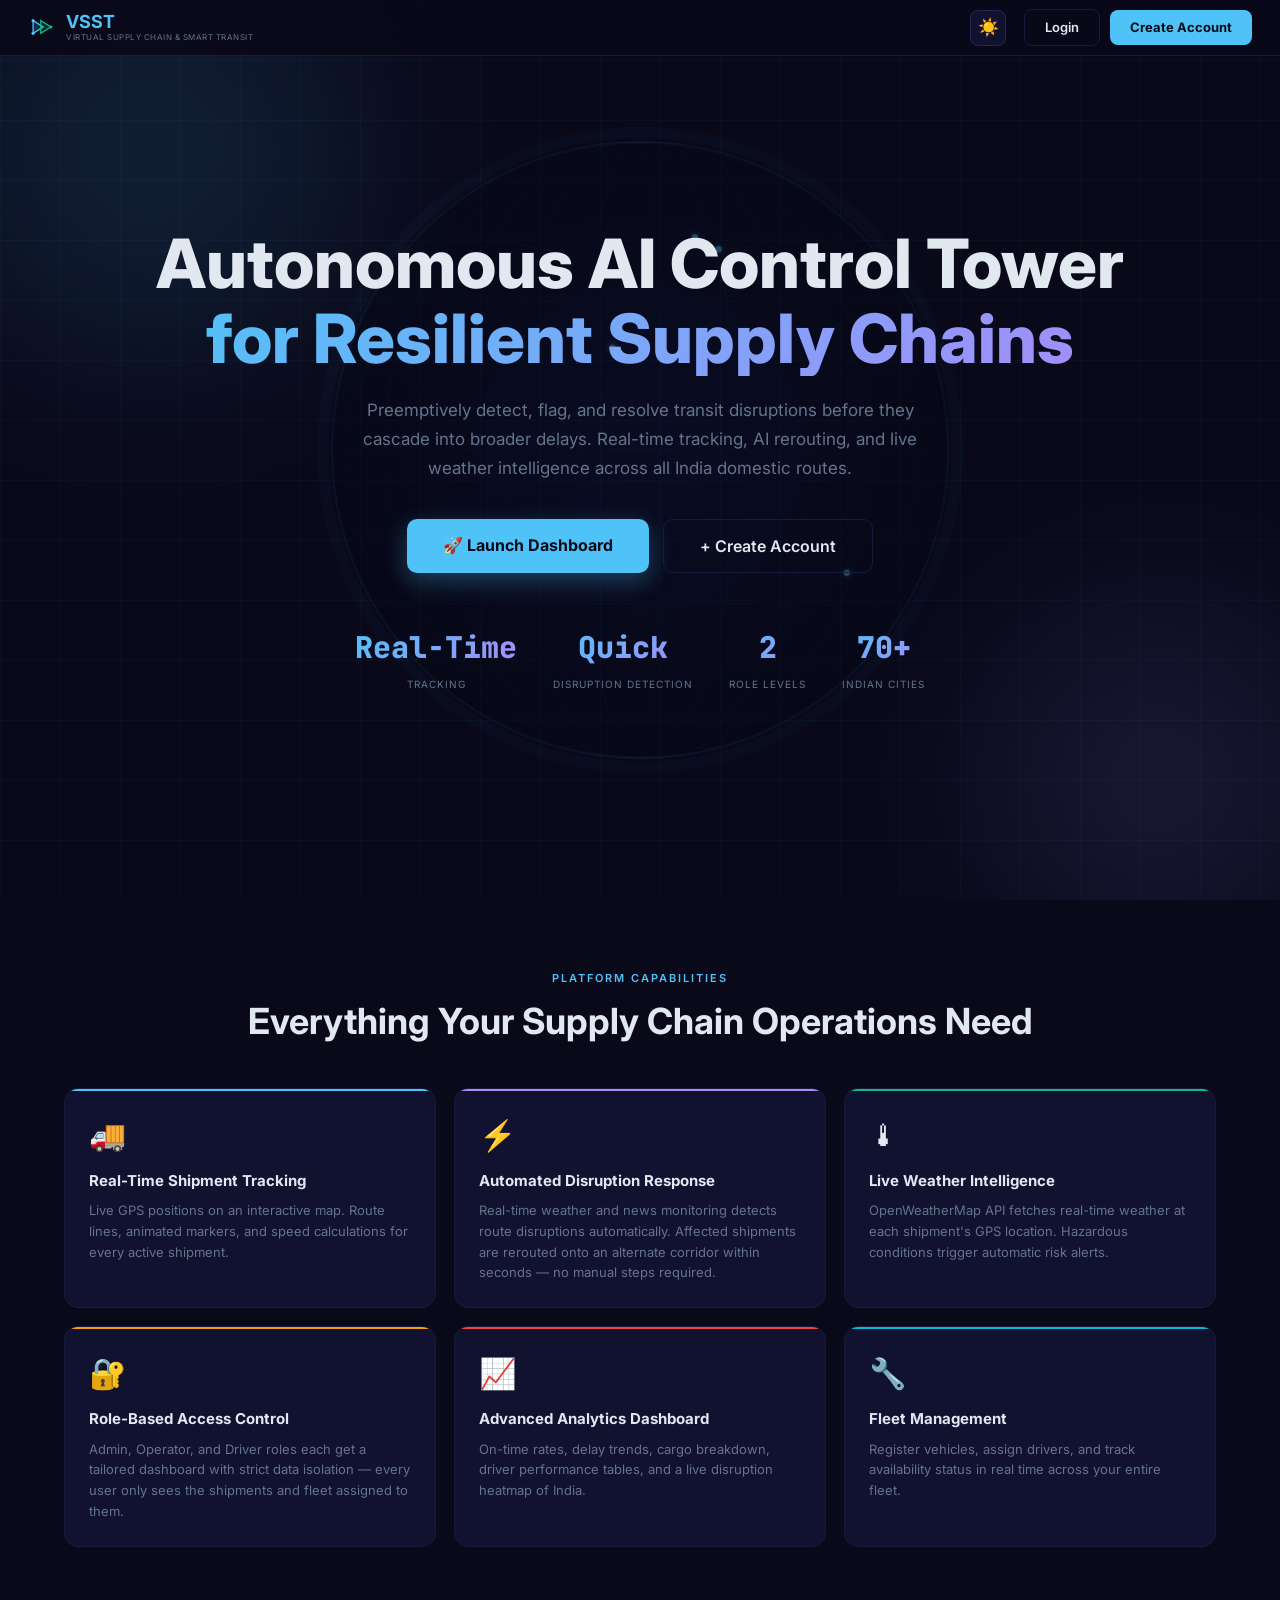
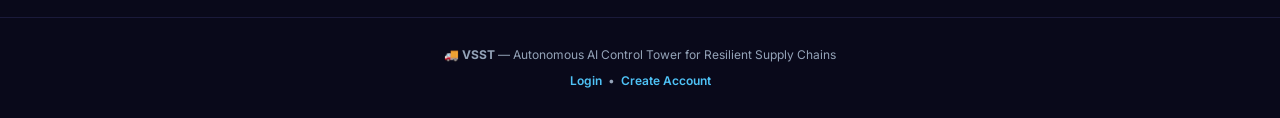
==== src/main/resources/static/welcome.html @ eb1900ae "Initial commit" ====
<!DOCTYPE html>
<html lang="en">
<head>
    <meta charset="UTF-8">
    <meta name="viewport" content="width=device-width, initial-scale=1.0, maximum-scale=1.0">
    <title>VSST | AI Control Tower</title>
    <link rel="preconnect" href="https://fonts.googleapis.com">
    <link rel="preconnect" href="https://fonts.gstatic.com" crossorigin>
    <link href="https://fonts.googleapis.com/css2?family=Inter:wght@300;400;500;600;700;800&family=JetBrains+Mono:wght@400;600&display=swap" rel="stylesheet">
    <link rel="stylesheet" href="css/app.css">
    <style>
        *, *::before, *::after { box-sizing: border-box; margin: 0; padding: 0; }

        :root {
            --bg:     #09091a; --card: #111130; --border: #1a1a3a;
            --blue:   #4fc3f7; --purple: #a78bfa; --green: #10b981;
            --text:   #e2e8f0; --muted: #64748b;
        }

        body.light-theme {
            --bg: #f0f4f8; --card: #ffffff; --border: #dde3ea;
            --blue: #0284c7; --purple: #7c3aed; --green: #059669;
            --text: #1a202c; --muted: #718096;
        }

        html, body { background: var(--bg); color: var(--text); font-family: 'Inter', sans-serif;
            overflow-x: hidden; transition: background 0.3s, color 0.3s; }

        /* NAV */
        nav {
            position: fixed; top: 0; left: 0; right: 0; height: 56px;
            background: rgba(9,9,26,0.92); backdrop-filter: blur(12px);
            border-bottom: 1px solid var(--border);
            display: flex; align-items: center; justify-content: space-between;
            padding: 0 28px; z-index: 100;
        }
        body.light-theme nav { background: rgba(240,244,248,0.95); }

        .nav-brand { display: flex; align-items: center; gap: 10px;
            text-decoration: none; }
        .nav-brand:hover { text-decoration: none; }

        .nav-actions { display: flex; gap: 10px; align-items: center; }

        .btn-nav {
            padding: 8px 20px; border-radius: 8px; font-size: 13px;
            font-weight: 600; cursor: pointer; text-decoration: none;
            font-family: inherit; transition: all 0.2s;
        }

        .btn-nav-outline {
            background: transparent; border: 1.5px solid var(--border);
            color: var(--text);
        }
        .btn-nav-outline:hover { border-color: var(--blue); color: var(--blue); text-decoration: none; }

        .btn-nav-primary {
            background: var(--blue); border: none; color: #09091a; font-weight: 700;
        }
        .btn-nav-primary:hover { opacity: 0.85; text-decoration: none; }

        /* HERO */
        .hero {
            min-height: 100vh; display: flex; flex-direction: column;
            align-items: center; justify-content: center;
            text-align: center; padding: 100px 24px 60px;
            position: relative; overflow: hidden;
        }

        .hero::before {
            content: ''; position: absolute; inset: 0;
            background-image: linear-gradient(rgba(79,195,247,0.03) 1px, transparent 1px),
            linear-gradient(90deg, rgba(79,195,247,0.03) 1px, transparent 1px);
            background-size: 60px 60px;
            animation: gridDrift 25s linear infinite;
        }
        @keyframes gridDrift { 0%{background-position:0 0} 100%{background-position:60px 60px} }

        .blob { position: absolute; border-radius: 50%; filter: blur(80px);
            pointer-events: none; opacity: 0.15; }
        .blob-1 { width:500px;height:500px; background:radial-gradient(circle,#4fc3f7,transparent);
            top:-100px;left:-100px; animation:blobFloat 8s ease-in-out infinite; }
        .blob-2 { width:400px;height:400px; background:radial-gradient(circle,#a78bfa,transparent);
            bottom:-80px;right:-80px; animation:blobFloat 10s ease-in-out infinite reverse; }
        @keyframes blobFloat { 0%,100%{transform:translate(0,0)} 50%{transform:translate(30px,20px)} }

        h1 {
            font-size: clamp(32px, 6vw, 68px); font-weight: 800;
            line-height: 1.1; margin-bottom: 20px; position: relative;
        }
        .h1-line1 { color: var(--text); display: block; }
        .h1-line2 {
            background: linear-gradient(135deg, var(--blue), var(--purple));
            -webkit-background-clip: text; -webkit-text-fill-color: transparent;
            background-clip: text; display: block;
        }

        .hero-sub {
            font-size: clamp(14px, 2vw, 17px); color: var(--muted);
            max-width: 560px; line-height: 1.7; margin-bottom: 36px; position: relative;
        }

        .hero-cta {
            display: flex; gap: 14px; flex-wrap: wrap;
            justify-content: center; margin-bottom: 52px; position: relative;
        }

        .btn-hero-primary {
            padding: 14px 36px; background: var(--blue); color: #09091a; border: none;
            border-radius: 10px; font-size: 16px; font-weight: 700; cursor: pointer;
            text-decoration: none; font-family: inherit; transition: all 0.2s;
            box-shadow: 0 8px 24px rgba(79,195,247,0.3);
        }
        .btn-hero-primary:hover { background:#81d4fa; box-shadow:0 12px 32px rgba(79,195,247,0.45);
            transform:translateY(-2px); text-decoration:none; }

        .btn-hero-outline {
            padding: 14px 36px; background: transparent; color: var(--text);
            border: 1.5px solid var(--border); border-radius: 10px;
            font-size: 16px; font-weight: 600; cursor: pointer;
            text-decoration: none; font-family: inherit; transition: all 0.2s;
        }
        .btn-hero-outline:hover { border-color:var(--blue); color:var(--blue); text-decoration:none; }

        .stats-strip {
            display: flex; gap: 36px; flex-wrap: wrap;
            justify-content: center; position: relative;
        }
        .stat-item { text-align: center; }
        .stat-num {
            font-size: 30px; font-weight: 800; font-family: 'JetBrains Mono', monospace;
            background: linear-gradient(135deg, var(--blue), var(--purple));
            -webkit-background-clip: text; -webkit-text-fill-color: transparent;
            background-clip: text; display: block;
        }
        .stat-lbl { font-size: 10px; color: var(--muted); text-transform: uppercase;
            letter-spacing: 1px; margin-top: 4px; }

        /* FEATURES */
        .section { padding: 70px 24px; max-width: 1200px; margin: 0 auto; }
        .section-label { text-align:center; font-size:11px; font-weight:600;
            color:var(--blue); text-transform:uppercase; letter-spacing:2px;
            margin-bottom:12px; }
        .section-title { text-align:center; font-size:clamp(22px,4vw,36px);
            font-weight:700; margin-bottom:44px; line-height:1.25; color:var(--text); }

        .features-grid { display: grid; grid-template-columns: repeat(3,1fr); gap: 18px; }

        .feature-card {
            background: var(--card); border: 1px solid var(--border);
            border-radius: 14px; padding: 24px; transition: all 0.25s;
            position: relative; overflow: hidden;
        }
        .feature-card::before {
            content:''; position:absolute; top:0;left:0;right:0;
            height:2px; border-radius:2px 2px 0 0;
        }
        .feature-card.c-blue::before   { background: var(--blue); }
        .feature-card.c-purple::before { background: var(--purple); }
        .feature-card.c-green::before  { background: var(--green); }
        .feature-card.c-yellow::before { background: #f59e0b; }
        .feature-card.c-red::before    { background: #ef4444; }
        .feature-card.c-teal::before   { background: #06b6d4; }

        .feature-card:hover {
            border-color: rgba(79,195,247,0.3);
            transform: translateY(-3px);
            box-shadow: 0 12px 32px rgba(0,0,0,0.2);
        }
        body.light-theme .feature-card:hover { box-shadow: 0 8px 24px rgba(0,0,0,0.1); }

        .feature-icon  { font-size: 30px; margin-bottom: 12px; }
        .feature-title { font-size: 15px; font-weight: 700; color: var(--text); margin-bottom: 8px; }
        .feature-desc  { font-size: 13px; color: var(--muted); line-height: 1.6; }

        /* TECH STACK */
        .tech-section {
            background: var(--card); border-top: 1px solid var(--border);
            border-bottom: 1px solid var(--border); padding: 56px 24px; text-align: center;
        }
        .tech-pills { display:flex; flex-wrap:wrap; justify-content:center; gap:9px; margin-top:26px; }
        .tech-pill {
            padding: 6px 16px;
            background: rgba(79,195,247,0.06); border: 1px solid rgba(79,195,247,0.15);
            border-radius: 20px; font-size: 12px; font-weight: 600; color: var(--blue);
            font-family: 'JetBrains Mono', monospace; transition: all 0.2s;
        }
        .tech-pill:hover { background: rgba(79,195,247,0.14); }

        /* FOOTER */
        footer {
            padding: 28px; text-align: center; color: var(--muted);
            font-size: 12px; border-top: 1px solid var(--border);
        }
        footer a { color: var(--blue); text-decoration: none; font-weight: 600; }
        footer a:hover { text-decoration: underline; }

        @media (max-width: 900px) { .features-grid { grid-template-columns:1fr 1fr; } }
        @media (max-width: 600px) {
            .features-grid { grid-template-columns:1fr; }
            nav { padding: 0 16px; }
            .hero { padding: 80px 16px 40px; }
            .stats-strip { gap: 22px; }
        }

        /* Globe background */
        .globe-bg {
            position: absolute;
            top: 50%;
            left: 50%;
            transform: translate(-50%, -50%);
            width: min(700px, 95vw);
            height: min(700px, 95vw);
            pointer-events: none;
            z-index: 0;
            opacity: 0.38;
        }

        .globe-bg canvas {
            width: 100%;
            height: 100%;
        }

        /* Ensure all hero content is above globe */
        .hero > *:not(.blob-1):not(.blob-2):not(.globe-bg) {
            position: relative;
            z-index: 2;
        }

    </style>
</head>
<body>

<nav>
    <a href="/welcome.html" class="nav-brand">
        <svg width="28" height="28" viewBox="0 0 44 44" fill="none">
            <path d="M8 12 L24 22 L8 32 Z" fill="rgba(79,195,247,0.2)" stroke="#4fc3f7" stroke-width="2"/>
            <path d="M20 12 L36 22 L20 32 Z" fill="rgba(16,185,129,0.2)" stroke="#10b981" stroke-width="2"/>
            <circle cx="8" cy="12" r="2.5" fill="#4fc3f7"/>
            <circle cx="8" cy="32" r="2.5" fill="#4fc3f7"/>
            <circle cx="36" cy="22" r="2.5" fill="#10b981"/>
        </svg>
        <div style="display: flex; flex-direction: column;">
            <span style="font-size: 18px; font-weight: 700; color: var(--blue); line-height: 1.1;">VSST</span>
            <span style="font-size: 8px; color: var(--muted); text-transform: uppercase; letter-spacing: 0.5px;">Virtual Supply chain & Smart Transit</span>
        </div>
    </a>
    <div class="nav-actions">
        <a href="/login.html"    class="btn-nav btn-nav-outline">Login</a>
        <a href="/register.html" class="btn-nav btn-nav-primary">Create Account</a>
    </div>
</nav>

<section class="hero">
    <div class="blob blob-1"></div>
    <div class="blob blob-2"></div>

    <div class="globe-bg" aria-hidden="true">
        <canvas id="globeCanvas"></canvas>
    </div>

    <h1>
        <span class="h1-line1">Autonomous AI Control Tower</span>
        <span class="h1-line2">for Resilient Supply Chains</span>
    </h1>
    <p class="hero-sub">
        Preemptively detect, flag, and resolve transit disruptions before they cascade
        into broader delays. Real-time tracking, AI rerouting, and live weather intelligence
        across all India domestic routes.
    </p>
    <div class="hero-cta">
        <a href="/login.html"    class="btn-hero-primary">&#128640; Launch Dashboard</a>
        <a href="/register.html" class="btn-hero-outline">&#43; Create Account</a>
    </div>
    <div class="stats-strip">
        <div class="stat-item"><span class="stat-num">Real&#8209;Time</span><span class="stat-lbl">Tracking</span></div>
        <div class="stat-item"><span class="stat-num">Quick</span><span class="stat-lbl">Disruption Detection</span></div>
        <div class="stat-item"><span class="stat-num">2</span><span class="stat-lbl">Role Levels</span></div>
        <div class="stat-item"><span class="stat-num">70+</span><span class="stat-lbl">Indian Cities</span></div>
    </div>
</section>

<section class="section">
    <div class="section-label">Platform Capabilities</div>
    <h2 class="section-title">Everything Your Supply Chain Operations Need</h2>
    <div class="features-grid">
        <div class="feature-card c-blue">
            <div class="feature-icon">&#128666;</div>
            <div class="feature-title">Real-Time Shipment Tracking</div>
            <div class="feature-desc">Live GPS positions on an interactive map. Route lines, animated markers, and speed calculations for every active shipment.</div>
        </div>
        <div class="feature-card c-purple">
            <div class="feature-icon">&#9889;</div>
            <div class="feature-title">Automated Disruption Response</div>
            <div class="feature-desc">Real-time weather and news monitoring detects route disruptions automatically. Affected shipments are rerouted onto an alternate corridor within seconds — no manual steps required.</div>
        </div>
        <div class="feature-card c-green">
            <div class="feature-icon">&#127777;</div>
            <div class="feature-title">Live Weather Intelligence</div>
            <div class="feature-desc">OpenWeatherMap API fetches real-time weather at each shipment's GPS location. Hazardous conditions trigger automatic risk alerts.</div>
        </div>
        <div class="feature-card c-yellow">
            <div class="feature-icon">&#128272;</div>
            <div class="feature-title">Role-Based Access Control</div>
            <div class="feature-desc">Admin, Operator, and Driver roles each get a tailored dashboard with strict data isolation — every user only sees the shipments and fleet assigned to them.</div>
        </div>
        <div class="feature-card c-red">
            <div class="feature-icon">&#128200;</div>
            <div class="feature-title">Advanced Analytics Dashboard</div>
            <div class="feature-desc">On-time rates, delay trends, cargo breakdown, driver performance tables, and a live disruption heatmap of India.</div>
        </div>
        <div class="feature-card c-teal">
            <div class="feature-icon">&#128295;</div>
            <div class="feature-title">Fleet Management</div>
            <div class="feature-desc">Register vehicles, assign drivers, and track availability status in real time across your entire fleet.</div>
        </div>
    </div>
</section>

<footer>
    <p>&#128666; <strong>VSST</strong> — Autonomous AI Control Tower for Resilient Supply Chains</p>
    <p style="margin-top:8px;"><a href="/login.html">Login</a> &nbsp;&bull;&nbsp; <a href="/register.html">Create Account</a></p>
</footer>

<script>
    (function startGlobe() {
        var canvas = document.getElementById('globeCanvas');
        if (!canvas) {
            // Retry in case DOM not ready
            setTimeout(startGlobe, 200);
            return;
        }

        var ctx  = canvas.getContext('2d');
        var SIZE = 600;
        canvas.width  = SIZE;
        canvas.height = SIZE;

        var CX = SIZE / 2, CY = SIZE / 2, R = SIZE * 0.44;
        var rotY = 0;

        // City coordinates [lat, lng]
        var cities = [
            [28.6, 77.2], [19.1, 72.9], [13.0, 77.6], [22.6, 88.4],
            [13.1, 80.3], [17.4, 78.5], [23.0, 72.6], [26.9, 75.8],
            [51.5, -0.1], [48.9, 2.4], [40.7, -74.0], [35.7, 139.7],
            [31.2, 121.5], [-33.9, 151.2], [55.8, 37.6], [25.2, 55.3],
            [1.3, 103.8], [37.6, 127.0], [-23.5, -46.6], [30.0, 31.2],
            [6.5, 3.4], [-26.2, 28.1], [19.4, -99.1], [43.7, -79.4]
        ];

        // Convert lat/lng to unit sphere 3D
        function toSphere(lat, lng) {
            var phi   = (90 - lat)  * Math.PI / 180;
            var theta = (lng + 180) * Math.PI / 180;
            return {
                x: -Math.sin(phi) * Math.cos(theta),
                y:  Math.cos(phi),
                z:  Math.sin(phi) * Math.sin(theta)
            };
        }

        // Rotate around Y axis only (slow spin)
        function rotate(p) {
            var x1 = p.x * Math.cos(rotY) + p.z * Math.sin(rotY);
            var z1 = -p.x * Math.sin(rotY) + p.z * Math.cos(rotY);
            return { x: x1, y: p.y, z: z1 };
        }

        function project(p) {
            var rp = rotate(p);
            return { x: CX + rp.x * R, y: CY - rp.y * R, z: rp.z };
        }

        var nodes = cities.map(function (c) { return toSphere(c[0], c[1]); });

        // Build edges (connect nearby cities)
        var edges = [];
        for (var i = 0; i < nodes.length; i++) {
            for (var j = i + 1; j < nodes.length; j++) {
                if (Math.random() < 0.2) edges.push([i, j]);
            }
        }

        // Animated data packets
        var packets = [];
        edges.forEach(function (e) {
            if (Math.random() < 0.55) {
                packets.push({
                    edge:  e,
                    t:     Math.random(),
                    speed: 0.004 + Math.random() * 0.005,
                    color: Math.random() < 0.5 ? '#f59e0b' : '#4fc3f7'
                });
            }
        });

        function draw() {
            ctx.clearRect(0, 0, SIZE, SIZE);

            // Background glow
            var grd = ctx.createRadialGradient(CX, CY, R * 0.1, CX, CY, R);
            grd.addColorStop(0, 'rgba(10,20,50,0.85)');
            grd.addColorStop(1, 'rgba(5,8,20,0.95)');
            ctx.beginPath();
            ctx.arc(CX, CY, R, 0, Math.PI * 2);
            ctx.fillStyle = grd;
            ctx.fill();

            // Grid lines (latitude)
            for (var lat = -75; lat <= 75; lat += 15) {
                ctx.beginPath();
                var first = true;
                for (var lng = -180; lng <= 180; lng += 4) {
                    var p3  = toSphere(lat, lng);
                    var rp  = rotate(p3);
                    if (rp.z > -0.05) {
                        var sx = CX + rp.x * R, sy = CY - rp.y * R;
                        if (first) { ctx.moveTo(sx, sy); first = false; }
                        else        ctx.lineTo(sx, sy);
                    } else { first = true; }
                }
                ctx.strokeStyle = 'rgba(79,195,247,0.07)';
                ctx.lineWidth   = 0.6;
                ctx.stroke();
            }

            // Grid lines (longitude)
            for (var lng2 = -180; lng2 < 180; lng2 += 15) {
                ctx.beginPath();
                first = true;
                for (var lat2 = -90; lat2 <= 90; lat2 += 4) {
                    var p3b = toSphere(lat2, lng2);
                    var rpb = rotate(p3b);
                    if (rpb.z > -0.05) {
                        var sx2 = CX + rpb.x * R, sy2 = CY - rpb.y * R;
                        if (first) { ctx.moveTo(sx2, sy2); first = false; }
                        else        ctx.lineTo(sx2, sy2);
                    } else { first = true; }
                }
                ctx.strokeStyle = 'rgba(79,195,247,0.07)';
                ctx.lineWidth   = 0.6;
                ctx.stroke();
            }

            // Route edges
            edges.forEach(function (e) {
                var a = project(nodes[e[0]]);
                var b = project(nodes[e[1]]);
                if (a.z > 0.05 && b.z > 0.05) {
                    ctx.beginPath();
                    ctx.moveTo(a.x, a.y);
                    ctx.lineTo(b.x, b.y);
                    ctx.strokeStyle = 'rgba(79,195,247,0.12)';
                    ctx.lineWidth   = 0.8;
                    ctx.stroke();
                }
            });

            // City nodes
            nodes.forEach(function (n) {
                var p    = project(n);
                var fade = Math.max(0, p.z);
                if (p.z > 0) {
                    // Outer glow
                    ctx.beginPath();
                    ctx.arc(p.x, p.y, 6, 0, Math.PI * 2);
                    ctx.fillStyle = 'rgba(79,195,247,' + (fade * 0.1) + ')';
                    ctx.fill();
                    // Dot
                    ctx.beginPath();
                    ctx.arc(p.x, p.y, 2.8, 0, Math.PI * 2);
                    ctx.fillStyle = 'rgba(79,195,247,' + Math.min(0.9, fade + 0.3) + ')';
                    ctx.fill();
                }
            });

            // Travelling packets
            packets.forEach(function (pkt) {
                pkt.t += pkt.speed;
                if (pkt.t > 1) pkt.t = 0;

                var a = project(nodes[pkt.edge[0]]);
                var b = project(nodes[pkt.edge[1]]);
                if (a.z > 0.05 && b.z > 0.05) {
                    var px = a.x + (b.x - a.x) * pkt.t;
                    var py = a.y + (b.y - a.y) * pkt.t;
                    // Trail
                    ctx.beginPath();
                    ctx.arc(px, py, 4, 0, Math.PI * 2);
                    ctx.fillStyle = pkt.color.replace(')', ',0.15)').replace('rgb', 'rgba');
                    ctx.fill();
                    // Core dot
                    ctx.beginPath();
                    ctx.arc(px, py, 2, 0, Math.PI * 2);
                    ctx.fillStyle = pkt.color;
                    ctx.fill();
                }
            });

            // Globe outline
            ctx.beginPath();
            ctx.arc(CX, CY, R, 0, Math.PI * 2);
            ctx.strokeStyle = 'rgba(79,195,247,0.18)';
            ctx.lineWidth   = 1.2;
            ctx.stroke();

            // Atmosphere glow
            ctx.beginPath();
            ctx.arc(CX, CY, R + 8, 0, Math.PI * 2);
            ctx.strokeStyle = 'rgba(79,195,247,0.06)';
            ctx.lineWidth   = 10;
            ctx.stroke();

            rotY += 0.004;
            requestAnimationFrame(draw);
        }

        draw();
    })();
</script>

<script src="js/theme.js"></script>
</body>
</html>
---- src/main/resources/static/css/app.css ----
/* ==== GLOBAL STYLES (style.css) ==== */
/* LogiPulse / VSST — style.css — Dark theme (default) + Light theme + Responsive */

/* ---- Google Fonts ---- */
@import url('https://fonts.googleapis.com/css2?family=Inter:wght@300;400;500;600;700&family=JetBrains+Mono:wght@400;600&display=swap');

/* DARK THEME (default CSS variables) */
:root, html {
    --bg-primary:       #09091a;
    --bg-secondary:     #0d0d26;
    --bg-card:          #111130;
    --bg-card-hover:    #141442;
    --border-dim:       #1a1a3a;
    --border-normal:    #252550;
    --text-primary:     #e2e8f0;
    --text-secondary:   #94a3b8;
    --text-muted:       #475569;
    --accent-blue:      #4fc3f7;
    --status-transit:   #4fc3f7;
    --status-delayed:   #ef4444;
    --status-rerouted:  #a78bfa;
    --status-delivered: #10b981;
    --shadow-lg:        0 24px 64px rgba(0,0,0,0.6);
    --shadow-md:        0 8px 24px rgba(0,0,0,0.4);
    --radius-sm:        6px;
    --radius-md:        10px;
    --radius-lg:        14px;
    --transition:       all 0.2s ease;
    --font-main:        'Inter', sans-serif;
    --font-mono:        'JetBrains Mono', monospace;
}

/* LIGHT THEME overrides */
body.light-theme,
html.light-theme {
    --bg-primary:       #f0f4f8;
    --bg-secondary:     #e2e8f0;
    --bg-card:          #ffffff;
    --bg-card-hover:    #f8fafc;
    --border-dim:       #dde3ea;
    --border-normal:    #b0bec5;
    --text-primary:     #1a202c;
    --text-secondary:   #4a5568;
    --text-muted:       #718096;
    --accent-blue:      #0284c7;
    --status-transit:   #0284c7;
    --status-delayed:   #dc2626;
    --status-rerouted:  #7c3aed;
    --status-delivered: #059669;
    --shadow-lg:        0 24px 64px rgba(0,0,0,0.12);
    --shadow-md:        0 8px 24px rgba(0,0,0,0.08);
}

/* GLOBAL RESET */
*, *::before, *::after {
    box-sizing: border-box;
    margin: 0;
    padding: 0;
}

html {
    font-size: 16px;
    scroll-behavior: smooth;
}

body {
    font-family: var(--font-main);
    background: var(--bg-primary);
    color: var(--text-primary);
    min-height: 100vh;
    line-height: 1.5;
    transition: background 0.3s ease, color 0.3s ease;
    overflow: hidden;
}

/* TYPOGRAPHY */
h1, h2, h3, h4 { color: var(--text-primary); font-weight: 700; line-height: 1.25; }
p  { color: var(--text-secondary); }
a  { color: var(--accent-blue); text-decoration: none; }
a:hover { text-decoration: underline; }
small { font-size: 0.8em; color: var(--text-muted); }

/* MAIN APP LAYOUT */
.app-container {
    display: flex;
    flex-direction: column;
    height: 100vh;
    overflow: hidden;
}

/* ---- Header Overrides to FIX Dropdown Clipping ---- */
.app-header, #appHeader {
    display: flex;
    align-items: center;
    justify-content: space-between;
    padding: 0 16px;
    height: 56px;
    background: var(--bg-secondary);
    border-bottom: 1px solid var(--border-dim);
    flex-shrink: 0;
    gap: 8px;
    overflow: visible !important; /* CRITICAL FIX FOR DROPDOWNS */
    z-index: 200;
    flex-wrap: nowrap;
}

.hd-right, .header-actions {
    overflow: visible !important; /* CRITICAL FIX FOR DROPDOWNS */
}

.header-brand {
    display: flex;
    align-items: center;
    gap: 10px;
    flex-shrink: 0;
    min-width: 0;
}

.brand-logo { width: 32px; height: 32px; flex-shrink: 0; }

.brand-text {
    display: flex;
    flex-direction: column;
    min-width: 0;
}

.brand-text h1 {
    font-size: 16px;
    font-weight: 700;
    color: var(--accent-blue);
    white-space: nowrap;
}

.brand-text span {
    font-size: 9px;
    color: var(--text-muted);
    text-transform: uppercase;
    letter-spacing: 1px;
    white-space: nowrap;
}

/* Header nav tabs */
.header-nav-tabs {
    display: flex;
    align-items: center;
    gap: 2px;
    flex: 1;
    justify-content: center;
    min-width: 0;
}

.header-nav-tab {
    padding: 5px 10px;
    font-size: 12px;
    font-weight: 500;
    color: var(--text-muted);
    text-decoration: none;
    border-radius: var(--radius-sm);
    transition: var(--transition);
    white-space: nowrap;
    flex-shrink: 0;
}

.header-nav-tab:hover  { color: var(--text-primary); background: var(--bg-card); text-decoration: none; }
.header-nav-tab.active { color: var(--accent-blue); background: rgba(79,195,247,0.08);
    border: 1px solid rgba(79,195,247,0.2); }

.header-status {
    display: flex;
    align-items: center;
    gap: 10px;
    flex-shrink: 0;
}

.status-indicator {
    display: flex;
    align-items: center;
    gap: 6px;
    font-size: 12px;
    color: var(--text-secondary);
}

.status-dot {
    width: 8px; height: 8px;
    border-radius: 50%;
    background: var(--status-delivered);
    animation: statusPulse 2s ease-in-out infinite;
}

@keyframes statusPulse {
    0%,100% { opacity: 1; }
    50%      { opacity: 0.5; }
}

.header-time {
    font-family: var(--font-mono);
    font-size: 13px;
    color: var(--text-secondary);
}

.header-actions {
    display: flex;
    align-items: center;
    gap: 8px;
    flex-shrink: 0;
}

/* User info in header */
.user-info-header {
    display: flex;
    align-items: center;
    gap: 8px;
    flex-shrink: 0;
}

.user-avatar {
    width: 30px; height: 30px;
    border-radius: 50%;
    background: rgba(79,195,247,0.15);
    border: 1px solid rgba(79,195,247,0.3);
    display: flex;
    align-items: center;
    justify-content: center;
    font-size: 13px;
    font-weight: 700;
    color: var(--accent-blue);
    flex-shrink: 0;
}

.user-details {
    display: flex;
    flex-direction: column;
}

.user-name-text {
    font-size: 12px;
    font-weight: 600;
    color: var(--text-primary);
    white-space: nowrap;
}

.user-role-text {
    font-size: 10px;
    font-family: var(--font-mono);
    color: var(--accent-blue);
    text-transform: uppercase;
}

.btn-logout {
    padding: 5px 12px;
    background: rgba(239,68,68,0.1);
    color: #ef4444;
    border: 1px solid rgba(239,68,68,0.25);
    border-radius: var(--radius-sm);
    font-size: 12px;
    font-weight: 600;
    cursor: pointer;
    transition: var(--transition);
    font-family: var(--font-main);
    white-space: nowrap;
    flex-shrink: 0;
}

.btn-logout:hover { background: rgba(239,68,68,0.2); }

/* SMART ALERT NOTIFICATION SYSTEM */
.notif-dropdown {
    display: none;
    position: absolute;
    top: 45px;
    right: 0;
    width: 320px;
    background: var(--bg-card);
    border: 1px solid var(--border-normal);
    border-radius: var(--radius-md);
    box-shadow: 0 12px 36px rgba(0,0,0,0.6);
    z-index: 9999;
    overflow: hidden;
}
body.light-theme .notif-dropdown { box-shadow: 0 12px 36px rgba(0,0,0,0.15); }

.notif-header {
    padding: 12px 16px;
    border-bottom: 1px solid var(--border-dim);
    display: flex;
    justify-content: space-between;
    align-items: center;
    background: var(--bg-secondary);
}

.notif-list {
    max-height: 350px;
    overflow-y: auto;
    padding: 0;
}
.notif-list::-webkit-scrollbar { width: 4px; }
.notif-list::-webkit-scrollbar-thumb { background: var(--border-normal); border-radius: 2px; }

.notif-item {
    padding: 12px 16px;
    border-bottom: 1px solid var(--border-dim);
    cursor: pointer;
    transition: background 0.2s;
    text-align: left;
}
.notif-item:hover { background: var(--bg-card-hover); }

/* Support both unread class naming conventions */
.notif-item.unread,
.notif-unread {
    background: rgba(79,195,247,0.05);
}

/* Bell Shake Animation */
@keyframes bellShake {
    0% { transform: rotate(0); }
    20% { transform: rotate(-15deg); }
    40% { transform: rotate(15deg); }
    60% { transform: rotate(-10deg); }
    80% { transform: rotate(10deg); }
    100% { transform: rotate(0); }
}

.bell-animating {
    animation: bellShake 0.5s ease;
}

/* MAIN BODY — sidebar + map + panel */
.app-body {
    display: flex;
    flex: 1;
    overflow: hidden;
    min-height: 0;
}

/* ---- Sidebar ---- */
#sidebar {
    width: 220px;
    min-width: 220px;
    max-width: 220px;
    background: var(--bg-secondary);
    border-right: 1px solid var(--border-dim);
    display: flex;
    flex-direction: column;
    overflow: hidden;
    flex-shrink: 0;
}

.sidebar-header {
    padding: 10px 12px 6px;
    border-bottom: 1px solid var(--border-dim);
    display: flex;
    align-items: center;
    justify-content: space-between;
    flex-shrink: 0;
}

.sidebar-title {
    font-size: 11px;
    font-weight: 600;
    text-transform: uppercase;
    letter-spacing: 0.8px;
    color: var(--text-muted);
}

.sidebar-count {
    background: rgba(79,195,247,0.15);
    color: var(--accent-blue);
    font-size: 11px;
    font-weight: 700;
    font-family: var(--font-mono);
    padding: 2px 7px;
    border-radius: 10px;
}

#shipmentList {
    flex: 1;
    overflow-y: auto;
    padding: 6px;
}

#shipmentList::-webkit-scrollbar { width: 4px; }
#shipmentList::-webkit-scrollbar-track { background: transparent; }
#shipmentList::-webkit-scrollbar-thumb { background: var(--border-normal); border-radius: 2px; }

/* ---- Filter bar ---- */
.filter-bar {
    padding: 6px;
    display: flex;
    gap: 3px;
    flex-wrap: wrap;
    border-bottom: 1px solid var(--border-dim);
    flex-shrink: 0;
}

.filter-btn {
    padding: 3px 8px;
    font-size: 10px;
    font-weight: 600;
    cursor: pointer;
    border: 1px solid var(--border-dim);
    border-radius: 12px;
    background: transparent;
    color: var(--text-muted);
    transition: var(--transition);
    font-family: var(--font-main);
    white-space: nowrap;
}

.filter-btn:hover  { background: var(--bg-card); color: var(--text-secondary); }
.filter-btn.active { background: rgba(79,195,247,0.12); color: var(--accent-blue);
    border-color: rgba(79,195,247,0.3); }

/* ---- Shipment Cards ---- */
.shipment-card {
    background: var(--bg-card);
    border: 1px solid var(--border-dim);
    border-radius: var(--radius-md);
    padding: 10px;
    margin-bottom: 5px;
    cursor: pointer;
    transition: var(--transition);
    position: relative;
    overflow: hidden;
}

.shipment-card::before {
    content: '';
    position: absolute;
    left: 0; top: 0; bottom: 0;
    width: 3px;
    border-radius: 2px 0 0 2px;
}

.shipment-card.IN_TRANSIT::before  { background: var(--status-transit); }
.shipment-card.DELAYED::before     { background: var(--status-delayed); }
.shipment-card.REROUTED::before    { background: var(--status-rerouted); }
.shipment-card.DELIVERED::before   { background: var(--status-delivered); }

.shipment-card:hover  { border-color: var(--border-normal); background: var(--bg-card-hover); }
.shipment-card.active { border-color: var(--accent-blue); background: rgba(79,195,247,0.05); }

.shipment-card-top {
    display: flex;
    align-items: center;
    justify-content: space-between;
    margin-bottom: 6px;
}

.tracking-id {
    font-family: var(--font-mono);
    font-size: 11px;
    font-weight: 600;
    color: var(--accent-blue);
}

.shipment-card-body p {
    font-size: 11px;
    color: var(--text-secondary);
    margin-bottom: 2px;
    line-height: 1.4;
}

.shipment-card-body p strong {
    color: var(--text-primary);
    font-weight: 500;
}

/* ---- Status badges ---- */
.status-badge {
    font-size: 9px;
    font-weight: 700;
    padding: 2px 7px;
    border-radius: 10px;
    text-transform: uppercase;
    letter-spacing: 0.5px;
    white-space: nowrap;
}

.status-badge.IN_TRANSIT { background: rgba(79,195,247,0.12);  color: var(--status-transit); }
.status-badge.DELAYED    { background: rgba(239,68,68,0.12);   color: var(--status-delayed); }
.status-badge.REROUTED   { background: rgba(167,139,250,0.12); color: var(--status-rerouted); }
.status-badge.DELIVERED  { background: rgba(16,185,129,0.12);  color: var(--status-delivered); }

/* ---- Disruption banner ---- */
.reroute-action { padding: 6px 0 2px; }

.disruption-banner {
    display: flex;
    align-items: center;
    gap: 6px;
    padding: 5px 8px;
    background: rgba(239,68,68,0.08);
    border: 1px solid rgba(239,68,68,0.2);
    border-radius: var(--radius-sm);
    font-size: 10px;
    color: #fca5a5;
    margin-bottom: 5px;
}

.disruption-icon { font-size: 12px; }

/* MAP AREA */
.map-area {
    flex: 1;
    display: flex;
    flex-direction: column;
    overflow: hidden;
    min-width: 0;
}

#map {
    flex: 1;
    min-height: 280px;
}

/* ANALYTICS SECTION (below map) */
.analytics-section {
    background: var(--bg-secondary);
    border-top: 1px solid var(--border-dim);
    overflow-y: auto;
    max-height: 45vh;
}

.analytics-section::-webkit-scrollbar { width: 4px; }
.analytics-section::-webkit-scrollbar-thumb { background: var(--border-normal); border-radius: 2px; }

.analytics-header {
    display: flex;
    align-items: center;
    justify-content: space-between;
    padding: 8px 14px;
    border-bottom: 1px solid var(--border-dim);
}

.analytics-title {
    font-size: 11px;
    font-weight: 600;
    color: var(--text-muted);
    text-transform: uppercase;
    letter-spacing: 0.8px;
    display: flex;
    align-items: center;
    gap: 6px;
}

.health-score-header {
    font-size: 11px;
    font-weight: 700;
    font-family: var(--font-mono);
}

/* KPI cards */
.kpi-row {
    display: grid;
    grid-template-columns: repeat(4, 1fr);
    gap: 8px;
    padding: 8px 14px;
}

.kpi-card {
    background: var(--bg-card);
    border: 1px solid var(--border-dim);
    border-radius: var(--radius-md);
    padding: 10px 12px;
    transition: var(--transition);
}

.kpi-card-icon {
    font-size: 18px;
    margin-bottom: 4px;
}

.kpi-value {
    font-size: 22px;
    font-weight: 700;
    font-family: var(--font-mono);
    color: var(--text-primary);
    line-height: 1;
    margin-bottom: 2px;
}

.kpi-label {
    font-size: 9px;
    color: var(--text-muted);
    text-transform: uppercase;
    letter-spacing: 0.8px;
}

/* Route health bar */
.route-health-section { padding: 6px 14px; }

.health-label-row {
    display: flex;
    align-items: center;
    justify-content: space-between;
    margin-bottom: 4px;
}

.health-label {
    font-size: 10px;
    font-weight: 600;
    color: var(--text-muted);
    text-transform: uppercase;
    letter-spacing: 0.8px;
}

#healthScore {
    font-size: 12px;
    font-weight: 700;
    font-family: var(--font-mono);
}

.health-bar-bg {
    height: 6px;
    background: rgba(255,255,255,0.06);
    border-radius: 3px;
    overflow: hidden;
}

body.light-theme .health-bar-bg {
    background: rgba(0,0,0,0.08);
}

#healthFill {
    height: 100%;
    border-radius: 3px;
    background: linear-gradient(90deg, #ef4444, #f59e0b, #10b981);
    transition: width 0.5s ease;
}

/* Charts grid */
.charts-row {
    display: grid;
    grid-template-columns: repeat(3, 1fr);
    gap: 8px;
    padding: 8px 14px;
}

.chart-box {
    background: var(--bg-card);
    border: 1px solid var(--border-dim);
    border-radius: var(--radius-md);
    padding: 10px;
}

.chart-box-title {
    font-size: 10px;
    font-weight: 600;
    color: var(--text-muted);
    text-transform: uppercase;
    letter-spacing: 0.8px;
    margin-bottom: 8px;
    display: flex;
    align-items: center;
    gap: 5px;
}

.chart-box canvas {
    max-height: 140px;
}

/* DETAIL PANEL */
#detailPanel {
    width: 0;
    min-width: 0;
    max-width: 280px;
    background: var(--bg-secondary);
    border-left: 1px solid var(--border-dim);
    display: flex;
    flex-direction: column;
    transition: width 0.3s ease, min-width 0.3s ease;
    overflow: hidden;
    flex-shrink: 0;
}

#detailPanel.open {
    width: 280px;
    min-width: 280px;
}

.panel-header {
    display: flex;
    align-items: center;
    justify-content: space-between;
    padding: 10px 14px;
    border-bottom: 1px solid var(--border-dim);
    flex-shrink: 0;
}

.panel-title {
    font-size: 12px;
    font-weight: 600;
    color: var(--text-muted);
    text-transform: uppercase;
    letter-spacing: 0.8px;
}

.btn-close-panel {
    width: 26px; height: 26px;
    background: var(--bg-card);
    border: 1px solid var(--border-dim);
    border-radius: var(--radius-sm);
    color: var(--text-muted);
    cursor: pointer;
    font-size: 13px;
    display: flex;
    align-items: center;
    justify-content: center;
    transition: var(--transition);
}

.btn-close-panel:hover { background: var(--bg-card-hover); color: var(--text-primary); }

#panelBody {
    flex: 1;
    overflow-y: auto;
    padding: 12px 14px;
}

#panelBody::-webkit-scrollbar { width: 4px; }
#panelBody::-webkit-scrollbar-thumb { background: var(--border-normal); border-radius: 2px; }

.detail-group { margin-bottom: 10px; }
.detail-label { font-size: 10px; color: var(--text-muted); text-transform: uppercase;
    letter-spacing: 0.8px; margin-bottom: 3px; font-weight: 600; }
.detail-value { font-size: 12px; color: var(--text-primary); font-weight: 500; }
.detail-divider { height: 1px; background: var(--border-dim); margin: 10px 0; }

.anomaly-card {
    background: rgba(239,68,68,0.06);
    border: 1px solid rgba(239,68,68,0.2);
    border-radius: var(--radius-sm);
    padding: 8px 10px;
    margin-bottom: 6px;
}

.anomaly-severity {
    font-size: 10px;
    font-weight: 700;
    color: #ef4444;
    margin-bottom: 4px;
    text-transform: uppercase;
}

.anomaly-desc {
    font-size: 11px;
    color: var(--text-secondary);
    line-height: 1.5;
}

#panelActions {
    padding: 10px 14px;
    border-top: 1px solid var(--border-dim);
    display: none;
    gap: 8px;
    flex-shrink: 0;
}

/* BUTTONS (Global) */
.btn {
    padding: 8px 16px;
    border-radius: var(--radius-sm);
    font-size: 13px;
    font-weight: 600;
    cursor: pointer;
    transition: var(--transition);
    font-family: var(--font-main);
    border: none;
    display: inline-flex;
    align-items: center;
    gap: 6px;
    white-space: nowrap;
}

.btn-primary {
    background: var(--accent-blue);
    color: #09091a;
}
.btn-primary:hover { opacity: 0.88; }

.btn-danger {
    background: rgba(239,68,68,0.12);
    color: #ef4444;
    border: 1px solid rgba(239,68,68,0.3);
}
.btn-danger:hover { background: rgba(239,68,68,0.22); }

.btn-reroute {
    background: rgba(239,68,68,0.1);
    color: #ef4444;
    border: 1px solid rgba(239,68,68,0.25);
    width: 100%;
    padding: 7px 12px;
    font-size: 11px;
}
.btn-reroute:hover { background: rgba(239,68,68,0.2); }

/* TOAST NOTIFICATIONS */
.toast-container {
    position: fixed;
    bottom: 20px;
    right: 20px;
    z-index: 9999;
    display: flex;
    flex-direction: column;
    gap: 8px;
    max-width: 360px;
}

.toast {
    background: var(--bg-card);
    border: 1px solid var(--border-normal);
    border-radius: var(--radius-md);
    padding: 12px 16px;
    box-shadow: var(--shadow-md);
    animation: toastIn 0.3s ease;
}

@keyframes toastIn {
    from { transform: translateX(110%); opacity: 0; }
    to   { transform: translateX(0);    opacity: 1; }
}

.toast.success  { border-left: 3px solid var(--status-delivered); }
.toast.danger   { border-left: 3px solid var(--status-delayed); }
.toast.warning  { border-left: 3px solid #f59e0b; }

.toast-title   { font-size: 12px; font-weight: 700; color: var(--text-primary); margin-bottom: 3px; }
.toast-message { font-size: 11px; color: var(--text-secondary); line-height: 1.5; }

/* EMPTY / LOADING STATES */
.loading-state, .empty-state {
    display: flex;
    align-items: center;
    justify-content: center;
    padding: 24px 16px;
    text-align: center;
}

.loading-state p, .empty-state p {
    font-size: 12px;
    color: var(--text-muted);
}

/* MODALS (shared — also used in index.html for reroute modal) */
.modal-overlay {
    position: fixed;
    inset: 0;
    background: rgba(0,0,0,0.7);
    z-index: 2000;
    display: flex;
    align-items: center;
    justify-content: center;
    padding: 20px;
}

body.light-theme .modal-overlay {
    background: rgba(0,0,0,0.4);
}

.modal-box {
    background: var(--bg-card);
    border: 1px solid var(--border-normal);
    border-radius: var(--radius-lg);
    width: 100%;
    max-width: 680px;
    max-height: 90vh;
    display: flex;
    flex-direction: column;
    box-shadow: var(--shadow-lg);
}

.modal-header {
    padding: 16px 20px;
    border-bottom: 1px solid var(--border-dim);
    display: flex;
    align-items: center;
    justify-content: space-between;
    flex-shrink: 0;
}

.modal-header h2 {
    font-size: 16px;
    font-weight: 600;
    color: var(--text-primary);
}

.modal-close {
    width: 30px; height: 30px;
    background: transparent;
    border: 1px solid var(--border-dim);
    border-radius: var(--radius-sm);
    color: var(--text-muted);
    cursor: pointer;
    font-size: 13px;
    transition: var(--transition);
    display: flex;
    align-items: center;
    justify-content: center;
}

.modal-close:hover { background: var(--bg-card-hover); color: var(--text-primary); }

.modal-body {
    flex: 1;
    overflow-y: auto;
    padding: 20px;
}

.modal-footer {
    padding: 14px 20px;
    border-top: 1px solid var(--border-dim);
    display: flex;
    justify-content: flex-end;
    gap: 10px;
    flex-shrink: 0;
}

.btn-modal-cancel {
    padding: 9px 18px;
    background: transparent;
    color: var(--text-secondary);
    border: 1px solid var(--border-normal);
    border-radius: var(--radius-sm);
    font-family: var(--font-main);
    font-size: 13px;
    cursor: pointer;
    transition: var(--transition);
}

.btn-modal-cancel:hover { background: var(--bg-card-hover); }

.btn-modal-submit {
    padding: 9px 22px;
    background: var(--accent-blue);
    color: #09091a;
    border: none;
    border-radius: var(--radius-sm);
    font-family: var(--font-main);
    font-size: 13px;
    font-weight: 700;
    cursor: pointer;
    transition: var(--transition);
}

.btn-modal-submit:hover:not(:disabled) { opacity: 0.88; }
.btn-modal-submit:disabled { opacity: 0.5; cursor: not-allowed; }

/* FORM ELEMENTS (shared) */
.form-group  { margin-bottom: 14px; }
.modal-grid  { display: grid; grid-template-columns: 1fr 1fr; gap: 14px; }

.form-label {
    display: block;
    font-size: 11px;
    font-weight: 600;
    color: var(--text-muted);
    text-transform: uppercase;
    letter-spacing: 0.6px;
    margin-bottom: 5px;
}

.form-input {
    width: 100%;
    background: var(--bg-secondary);
    border: 1px solid var(--border-normal);
    border-radius: var(--radius-sm);
    color: var(--text-primary);
    font-family: var(--font-main);
    font-size: 13px;
    padding: 9px 12px;
    outline: none;
    transition: var(--transition);
    appearance: none;
    -webkit-appearance: none;
}

.form-input:focus         { border-color: var(--accent-blue); }
.form-input::placeholder  { color: var(--text-muted); }
.form-input option        { background: var(--bg-card); color: var(--text-primary); }

.form-error {
    display: none;
    padding: 8px 12px;
    background: rgba(239,68,68,0.08);
    border: 1px solid rgba(239,68,68,0.25);
    border-radius: var(--radius-sm);
    color: #ef4444;
    font-size: 12px;
    margin-bottom: 12px;
}

.form-success {
    display: none;
    padding: 8px 12px;
    background: rgba(16,185,129,0.08);
    border: 1px solid rgba(16,185,129,0.25);
    border-radius: var(--radius-sm);
    color: var(--status-delivered);
    font-size: 12px;
    margin-bottom: 12px;
}

/* MILESTONE TIMELINE */
.milestone-timeline { padding: 0; }

.milestone-item {
    display: flex;
    gap: 10px;
    margin-bottom: 0;
}

.milestone-line-wrap {
    display: flex;
    flex-direction: column;
    align-items: center;
    flex-shrink: 0;
    width: 28px;
}

.milestone-dot {
    width: 24px; height: 24px;
    border-radius: 50%;
    border: 2px solid;
    display: flex;
    align-items: center;
    justify-content: center;
    font-size: 10px;
    background: var(--bg-card);
    flex-shrink: 0;
    z-index: 1;
}

.milestone-connector {
    width: 2px;
    flex: 1;
    min-height: 14px;
    background: var(--border-dim);
    margin: 2px 0;
}

.milestone-body { padding-bottom: 12px; flex: 1; min-width: 0; }
.milestone-event {
    font-size: 10px;
    font-weight: 700;
    text-transform: uppercase;
    letter-spacing: 0.5px;
    margin-bottom: 2px;
}
.milestone-desc  { font-size: 11px; color: var(--text-secondary); line-height: 1.5; margin-bottom: 2px; }
.milestone-time  { font-size: 9px; color: var(--text-muted); font-family: var(--font-mono); }

/* LIVE TRACKING */
.live-indicator {
    display: flex;
    align-items: center;
    gap: 6px;
    padding: 4px 10px;
    background: rgba(16,185,129,0.08);
    border: 1px solid rgba(16,185,129,0.2);
    border-radius: 16px;
    flex-shrink: 0;
}

.live-dot {
    width: 7px; height: 7px;
    background: #10b981;
    border-radius: 50%;
    animation: livePulse 2s ease-in-out infinite;
}

@keyframes livePulse {
    0%,100% { opacity:1; transform:scale(1); }
    50%      { opacity:0.7; transform:scale(1.2); }
}

#liveCountdown {
    font-size: 10px;
    font-family: var(--font-mono);
    color: #10b981;
    white-space: nowrap;
}

#replayBanner {
    position: fixed;
    top: 64px;
    left: 50%;
    transform: translateX(-50%);
    background: rgba(167,139,250,0.15);
    border: 1px solid rgba(167,139,250,0.4);
    border-radius: 20px;
    padding: 7px 20px;
    display: flex;
    align-items: center;
    gap: 10px;
    z-index: 5000;
    backdrop-filter: blur(8px);
    font-size: 12px;
    font-weight: 600;
    color: #c4b5fd;
}

.replay-spinner {
    width: 14px; height: 14px;
    border: 2px solid rgba(167,139,250,0.3);
    border-top-color: #a78bfa;
    border-radius: 50%;
    animation: spin 0.8s linear infinite;
}

@keyframes spin { to { transform: rotate(360deg); } }

.live-stats-row {
    display: grid;
    grid-template-columns: 1fr 1fr;
    gap: 8px;
    margin-top: 4px;
}

.live-stat-box {
    background: var(--bg-secondary);
    border: 1px solid var(--border-dim);
    border-radius: var(--radius-sm);
    padding: 8px 12px;
    text-align: center;
}

.live-stat-value {
    font-size: 16px;
    font-weight: 700;
    font-family: var(--font-mono);
    color: var(--accent-blue);
    margin-bottom: 3px;
}

.live-stat-label {
    font-size: 9px;
    color: var(--text-muted);
    text-transform: uppercase;
    letter-spacing: 0.8px;
}

/* RESPONSIVE — Tablet (≤ 1024px) */
@media (max-width: 1024px) {
    .brand-text span { display: none; }
    .header-nav-tab  { padding: 4px 8px; font-size: 11px; }
    .charts-row      { grid-template-columns: 1fr 1fr; }
    .kpi-row         { grid-template-columns: repeat(2,1fr); }
    #detailPanel.open { width: 250px; min-width: 250px; }
}

/* RESPONSIVE — Mobile (≤ 768px) */
@media (max-width: 768px) {
    body { overflow: auto; }

    .app-container { height: auto; overflow: visible; }

    .app-header {
        height: auto;
        flex-wrap: wrap;
        padding: 8px 12px;
        gap: 6px;
    }

    .header-nav-tabs { order: 3; width: 100%; justify-content: flex-start; flex-wrap: wrap; }
    .header-status   { display: none; }
    .user-details    { display: none; }

    .app-body {
        flex-direction: column;
        overflow: visible;
        height: auto;
    }

    #sidebar {
        width: 100%;
        min-width: 100%;
        max-width: 100%;
        max-height: 280px;
        border-right: none;
        border-bottom: 1px solid var(--border-dim);
    }

    .map-area { height: 300px; }
    #map      { height: 300px; }

    #detailPanel.open {
        width: 100%;
        min-width: 100%;
        max-width: 100%;
        border-left: none;
        border-top: 1px solid var(--border-dim);
        max-height: 400px;
    }

    .charts-row { grid-template-columns: 1fr; }
    .kpi-row    { grid-template-columns: repeat(2,1fr); }
    .modal-grid { grid-template-columns: 1fr; }
    .analytics-section { max-height: none; }

    .btn-danger { font-size: 11px; padding: 6px 10px; }
    .toast-container { max-width: calc(100vw - 24px); left: 12px; right: 12px; }
}

/* ==== AUTH PAGES (auth.css) ==== */
/* LogiPulse — auth.css — Login, Register, Welcome pages — Fixed buttons + Responsive */

/* ---- Auth page wrapper ---- */
.auth-page {
    min-height: 100vh;
    background: var(--bg-primary);
    font-family: var(--font-main);
    display: flex;
    flex-direction: column;
}

/* ---- Auth top nav bar ---- */
.auth-nav {
    position: fixed;
    top: 0; left: 0; right: 0;
    height: 52px;
    background: rgba(9,9,26,0.95);
    backdrop-filter: blur(10px);
    border-bottom: 1px solid var(--border-dim);
    display: flex;
    align-items: center;
    justify-content: space-between;
    padding: 0 24px;
    z-index: 100;
}

body.light-theme .auth-nav {
    background: rgba(240,244,248,0.95);
}

.auth-nav-logo {
    display: flex;
    align-items: center;
    gap: 8px;
    text-decoration: none;
    font-size: 16px;
    font-weight: 700;
    color: var(--accent-blue);
}

.auth-nav-logo:hover { text-decoration: none; opacity: 0.85; }

/* ---- BACK BUTTON (prominent, always visible) ---- */
.auth-back-btn {
    display: inline-flex;
    align-items: center;
    gap: 7px;
    padding: 8px 16px;
    background: var(--bg-card);
    border: 1.5px solid var(--border-normal);
    border-radius: var(--radius-sm);
    color: var(--text-primary);
    font-size: 13px;
    font-weight: 600;
    text-decoration: none;
    cursor: pointer;
    transition: var(--transition);
    font-family: var(--font-main);
}

.auth-back-btn:hover {
    background: var(--bg-card-hover);
    border-color: var(--accent-blue);
    color: var(--accent-blue);
    text-decoration: none;
}

/* Legacy back link style (smaller pages) */
.back-link {
    display: inline-flex;
    align-items: center;
    gap: 6px;
    padding: 6px 14px;
    background: var(--bg-card);
    border: 1px solid var(--border-normal);
    border-radius: var(--radius-sm);
    color: var(--text-secondary);
    font-size: 13px;
    font-weight: 500;
    text-decoration: none;
    transition: var(--transition);
}

.back-link:hover {
    color: var(--accent-blue);
    border-color: var(--accent-blue);
    text-decoration: none;
    background: var(--bg-card-hover);
}

/* ---- Auth card ---- */
.auth-wrapper {
    flex: 1;
    display: flex;
    align-items: center;
    justify-content: center;
    padding: 80px 20px 40px;
    min-height: 100vh;
}

.auth-card {
    width: 100%;
    max-width: 460px;
    background: var(--bg-card);
    border: 1px solid var(--border-normal);
    border-radius: var(--radius-lg);
    padding: 36px 40px;
    box-shadow: var(--shadow-lg);
}

.auth-card-icon {
    font-size: 48px;
    text-align: center;
    margin-bottom: 14px;
}

.auth-card-title {
    font-size: 22px;
    font-weight: 700;
    color: var(--text-primary);
    text-align: center;
    margin-bottom: 6px;
}

.auth-card-sub {
    font-size: 13px;
    color: var(--text-muted);
    text-align: center;
    margin-bottom: 24px;
}

/* ---- Register card (wider) ---- */
.register-card {
    max-width: 540px;
}

/* ---- Credentials hint (login page) ---- */
.creds-hint {
    display: flex;
    align-items: center;
    gap: 8px;
    padding: 10px 14px;
    background: rgba(79,195,247,0.06);
    border: 1px solid rgba(79,195,247,0.2);
    border-radius: var(--radius-sm);
    margin-bottom: 20px;
    font-size: 12px;
    color: var(--text-secondary);
}

.creds-hint code {
    color: var(--accent-blue);
    font-family: var(--font-mono);
    font-size: 12px;
    font-weight: 600;
}

/* ---- Form elements ---- */
.auth-form-group { margin-bottom: 16px; }

.auth-label {
    display: block;
    font-size: 11px;
    font-weight: 600;
    color: var(--text-muted);
    text-transform: uppercase;
    letter-spacing: 0.6px;
    margin-bottom: 6px;
}

.auth-input {
    width: 100%;
    background: var(--bg-secondary);
    border: 1.5px solid var(--border-normal);
    border-radius: var(--radius-sm);
    color: var(--text-primary);
    font-family: var(--font-main);
    font-size: 14px;
    padding: 11px 14px;
    outline: none;
    transition: var(--transition);
    appearance: none;
    -webkit-appearance: none;
}

.auth-input:focus       { border-color: var(--accent-blue); box-shadow: 0 0 0 3px rgba(79,195,247,0.1); }
.auth-input::placeholder { color: var(--text-muted); }

/* ---- Submit button ---- */
.auth-btn {
    width: 100%;
    padding: 13px;
    background: var(--accent-blue);
    color: #09091a;
    border: none;
    border-radius: var(--radius-sm);
    font-family: var(--font-main);
    font-size: 15px;
    font-weight: 700;
    cursor: pointer;
    transition: var(--transition);
    display: flex;
    align-items: center;
    justify-content: center;
    gap: 8px;
    margin-top: 6px;
}

.auth-btn:hover:not(:disabled) {
    background: #81d4fa;
    box-shadow: 0 4px 16px rgba(79,195,247,0.35);
    transform: translateY(-1px);
}

.auth-btn:disabled { opacity: 0.5; cursor: not-allowed; transform: none; }

/* ---- Auth footer links ---- */
.auth-footer {
    text-align: center;
    margin-top: 18px;
    font-size: 13px;
    color: var(--text-muted);
}

.auth-footer a { color: var(--accent-blue); font-weight: 600; }
.auth-footer a:hover { text-decoration: underline; }

/* ---- Error / Success ---- */
.auth-error, .auth-success {
    display: none;
    padding: 10px 14px;
    border-radius: var(--radius-sm);
    font-size: 13px;
    margin-bottom: 16px;
    line-height: 1.5;
}

.auth-error   { background: rgba(239,68,68,0.08);   border: 1px solid rgba(239,68,68,0.25);   color: #ef4444; }
.auth-success { background: rgba(16,185,129,0.08);   border: 1px solid rgba(16,185,129,0.25);  color: #10b981; }

/* ---- Role selector (register page) ---- */
.role-grid {
    display: grid;
    grid-template-columns: 1fr 1fr;
    gap: 10px;
    margin-top: 4px;
}

.role-card {
    background: var(--bg-secondary);
    border: 2px solid var(--border-dim);
    border-radius: var(--radius-md);
    padding: 14px 12px;
    text-align: center;
    cursor: pointer;
    transition: var(--transition);
}

.role-card:hover   { border-color: var(--border-normal); }
.role-card.selected { border-color: var(--accent-blue); background: rgba(79,195,247,0.06); }

.role-card-icon  { font-size: 26px; margin-bottom: 6px; }
.role-card-name  { font-size: 13px; font-weight: 700; color: var(--text-primary); }
.role-card-desc  { font-size: 11px; color: var(--text-muted); margin-top: 2px; }

.role-note {
    font-size: 11px;
    color: var(--text-muted);
    text-align: center;
    margin-top: 8px;
}

/* ---- Responsive ---- */
@media (max-width: 540px) {
    .auth-card { padding: 24px 20px; }
    .auth-nav  { padding: 0 14px; }
    .role-grid { grid-template-columns: 1fr; }
}

/* ==== SHIPMENTS / FLEET / NAV (shipments.css) ==== */
/* VSST — shipments.css + fleet.css + nav */

/* ---- TOP NAV (used on shipments + fleet pages) ---- */
.top-nav {
    position: fixed; top:0; left:0; right:0;
    height: 56px;
    background: rgba(9,9,26,0.95);
    backdrop-filter: blur(10px);
    border-bottom: 1px solid var(--border-dim);
    display: flex; align-items: center; padding: 0 24px; gap: 0;
    z-index: 1000;
}

/* Light mode override for top nav background */
body.light-theme .top-nav {
    background: rgba(240,244,248,0.95);
}

.nav-logo {
    display: flex; align-items: center; gap: 10px;
    text-decoration: none; flex-shrink: 0;
    margin-right: 24px;
}

.nav-logo-text {
    font-size: 16px; font-weight: 700; color: var(--accent-blue); letter-spacing: 0.3px;
}

.nav-tabs {
    display: flex; align-items: center; gap: 4px; flex: 1;
}

.nav-tab {
    padding: 6px 14px;
    font-size: 13px; font-weight: 500;
    color: var(--text-muted);
    text-decoration: none;
    border-radius: var(--radius-sm);
    transition: var(--transition);
    white-space: nowrap;
}

.nav-tab:hover  { color: var(--text-primary); background: var(--bg-card); }
.nav-tab.active { color: var(--accent-blue); background: rgba(79,195,247,0.1);
    border: 1px solid rgba(79,195,247,0.2); }

.nav-right {
    display: flex; align-items: center; gap: 12px; flex-shrink: 0;
}

.nav-user {
    display: flex; align-items: center; gap: 8px;
}

.nav-user-avatar {
    width: 28px; height: 28px; border-radius: 50%;
    background: rgba(79,195,247,0.15); border: 1px solid rgba(79,195,247,0.3);
    display: flex; align-items: center; justify-content: center;
    font-size: 12px; font-weight: 700; color: var(--accent-blue);
}

.nav-user-name {
    font-size: 13px; font-weight: 500; color: var(--text-primary);
}

/* Ensure text-primary changes in light mode for the name */
body.light-theme .nav-user-name {
    color: #1a202c;
}

.nav-user-role {
    font-size: 10px; font-weight: 600; font-family: var(--font-mono);
    text-transform: uppercase; color: var(--accent-blue);
    background: rgba(79,195,247,0.1); padding: 2px 7px;
    border-radius: 10px; border: 1px solid rgba(79,195,247,0.2);
}

.btn-nav-logout {
    padding: 5px 12px;
    background: rgba(239,68,68,0.1); color: #ef4444;
    border: 1px solid rgba(239,68,68,0.25);
    border-radius: var(--radius-sm); font-size: 12px; font-weight: 600;
    cursor: pointer; transition: var(--transition); font-family: var(--font-main);
}

.btn-nav-logout:hover { background: rgba(239,68,68,0.2); }

/* ---- PAGE CONTENT ---- */
.page-content {
    margin-top: 56px;
    padding: 28px 28px 40px;
    max-width: 1400px;
    margin-left: auto;
    margin-right: auto;
}

/* ---- PAGE HEADER ---- */
.page-header {
    display: flex; align-items: flex-end; justify-content: space-between;
    margin-bottom: 20px;
}

.page-breadcrumb {
    font-size: 11px; font-family: var(--font-mono); color: var(--text-muted);
    text-transform: uppercase; letter-spacing: 1px; margin-bottom: 4px;
}

.page-title {
    font-size: 26px; font-weight: 700; color: var(--text-primary);
}

.btn-create {
    padding: 10px 22px;
    background: var(--accent-blue); color: #09091a;
    border: none; border-radius: var(--radius-sm);
    font-size: 14px; font-weight: 700; cursor: pointer;
    transition: var(--transition); font-family: var(--font-main);
}

.btn-create:hover { background: #81d4fa; box-shadow: 0 4px 16px rgba(79,195,247,0.3); }

/* ---- STATS STRIP ---- */
.stats-strip {
    display: flex; gap: 12px; margin-bottom: 20px; flex-wrap: wrap;
}

.stat-pill {
    background: var(--bg-card); border: 1px solid var(--border-dim);
    border-radius: var(--radius-md); padding: 10px 18px;
    display: flex; align-items: center; gap: 10px;
}

.stat-num { font-size: 22px; font-weight: 700; font-family: var(--font-mono); color: var(--text-primary); }
.stat-lbl { font-size: 11px; color: var(--text-muted); text-transform: uppercase; letter-spacing: 0.8px; }
.stat-pill.transit  .stat-num { color: var(--status-transit); }
.stat-pill.delayed  .stat-num { color: var(--status-delayed); }
.stat-pill.rerouted .stat-num { color: var(--status-rerouted); }
.stat-pill.delivered .stat-num { color: var(--status-delivered); }

/* ---- TABLE CARD ---- */
.table-card {
    background: var(--bg-card); border: 1px solid var(--border-dim);
    border-radius: var(--radius-lg); overflow: hidden;
}

.table-toolbar {
    padding: 14px 18px; border-bottom: 1px solid var(--border-dim);
    display: flex; align-items: center; gap: 12px; flex-wrap: wrap;
}

.table-search {
    background: var(--bg-secondary); border: 1px solid var(--border-normal);
    border-radius: var(--radius-sm); color: var(--text-primary);
    font-family: var(--font-main); font-size: 13px;
    padding: 8px 14px; outline: none; flex: 1; min-width: 200px;
    transition: var(--transition);
}

.table-search:focus { border-color: var(--accent-blue); }
.table-search::placeholder { color: var(--text-muted); }

.table-filters { display: flex; gap: 6px; flex-wrap: wrap; }

.filter-chip {
    padding: 5px 12px; font-size: 11px; font-weight: 600;
    font-family: var(--font-main); text-transform: uppercase; letter-spacing: 0.5px;
    cursor: pointer; border: 1px solid var(--border-dim);
    border-radius: 20px; background: transparent;
    color: var(--text-muted); transition: var(--transition);
}

.filter-chip:hover  { background: var(--bg-card-hover); color: var(--text-secondary); }
.filter-chip.active { background: rgba(79,195,247,0.1); color: var(--accent-blue);
    border-color: rgba(79,195,247,0.35); }

.table-wrap { overflow-x: auto; }

.data-table { width: 100%; border-collapse: collapse; }

.data-table thead tr {
    background: var(--bg-secondary); border-bottom: 1px solid var(--border-dim);
}

.data-table th {
    padding: 12px 14px; font-size: 10px; font-weight: 600;
    color: var(--text-muted); text-transform: uppercase; letter-spacing: 1px;
    text-align: left; white-space: nowrap;
}

.data-table .table-row {
    border-bottom: 1px solid var(--border-dim);
    cursor: pointer; transition: var(--transition);
}

.data-table .table-row:hover { background: var(--bg-card-hover); }
.data-table .table-row:last-child { border-bottom: none; }

.data-table td {
    padding: 12px 14px; font-size: 13px; color: var(--text-primary);
    white-space: nowrap;
}

.table-loading, .table-empty {
    padding: 40px; text-align: center; color: var(--text-muted); font-size: 13px;
}

.tracking-cell { font-family: var(--font-mono); font-size: 12px; color: var(--accent-blue); font-weight: 600; }
.text-secondary { color: var(--text-secondary); }
.route-cell    { display: flex; align-items: center; gap: 6px; font-size: 12px; }
.route-from, .route-to { color: var(--text-secondary); }
.route-arrow   { color: var(--text-muted); font-size: 12px; }

.progress-cell { display: flex; align-items: center; gap: 8px; min-width: 120px; }
.progress-bar-wrap {
    flex: 1; height: 5px; background: rgba(255,255,255,0.06);
    border-radius: 3px; overflow: hidden;
}
.progress-bar-fill { height: 100%; border-radius: 3px; transition: width 0.4s ease; }
.progress-pct { font-size: 11px; color: var(--text-muted); font-family: var(--font-mono); min-width: 32px; }

.status-dot-text { font-size: 12px; font-weight: 600; white-space: nowrap; }

.priority-badge {
    font-size: 10px; font-weight: 700; padding: 2px 8px;
    border-radius: 10px; border: 1px solid; text-transform: uppercase;
    letter-spacing: 0.4px;
}

.eta-cell { font-family: var(--font-mono); font-size: 11px; color: var(--text-secondary); }

.actions-cell { display: flex; gap: 6px; min-width: 100px; }

.btn-action {
    padding: 4px 10px; font-size: 11px; font-weight: 600;
    cursor: pointer; border-radius: var(--radius-sm);
    font-family: var(--font-main); transition: var(--transition); border: 1px solid;
    white-space: nowrap;
}

.btn-action.reroute  { color: #a78bfa; border-color: rgba(167,139,250,0.35); background: rgba(167,139,250,0.1); }
.btn-action.reroute:hover  { background: rgba(167,139,250,0.2); }
.btn-action.deliver  { color: #10b981; border-color: rgba(16,185,129,0.35); background: rgba(16,185,129,0.1); }
.btn-action.deliver:hover  { background: rgba(16,185,129,0.2); }

/* ---- MODAL ---- */
.modal-overlay {
    position: fixed; inset: 0; background: rgba(0,0,0,0.7);
    z-index: 2000; display: flex; align-items: center; justify-content: center;
    padding: 20px;
}

.modal-box {
    background: var(--bg-card); border: 1px solid var(--border-normal);
    border-radius: var(--radius-lg); width: 100%; max-width: 680px;
    max-height: 90vh; display: flex; flex-direction: column;
    box-shadow: 0 24px 64px rgba(0,0,0,0.6);
}

.modal-header {
    padding: 20px 24px; border-bottom: 1px solid var(--border-dim);
    display: flex; align-items: center; justify-content: space-between;
    flex-shrink: 0;
}

.modal-header h2 { font-size: 18px; font-weight: 600; color: var(--text-primary); }

.modal-close {
    width: 30px; height: 30px; display: flex; align-items: center; justify-content: center;
    background: transparent; border: 1px solid var(--border-dim);
    border-radius: var(--radius-sm); color: var(--text-muted); cursor: pointer;
    font-size: 13px; transition: var(--transition);
}

.modal-close:hover { background: var(--bg-card-hover); color: var(--text-primary); }

.modal-body { flex: 1; overflow-y: auto; padding: 24px; }

.modal-grid {
    display: grid; grid-template-columns: 1fr 1fr; gap: 16px;
}

.form-hint { font-size: 11px; color: var(--text-muted); font-family: var(--font-mono); margin-top: 4px; display: block; }

.modal-footer {
    padding: 16px 24px; border-top: 1px solid var(--border-dim);
    display: flex; justify-content: flex-end; gap: 10px; flex-shrink: 0;
}

.btn-modal-cancel {
    padding: 10px 20px; background: transparent; color: var(--text-secondary);
    border: 1px solid var(--border-normal); border-radius: var(--radius-sm);
    font-family: var(--font-main); font-size: 14px; cursor: pointer; transition: var(--transition);
}

.btn-modal-cancel:hover { background: var(--bg-card-hover); }

.btn-modal-submit {
    padding: 10px 24px; background: var(--accent-blue); color: #09091a;
    border: none; border-radius: var(--radius-sm);
    font-family: var(--font-main); font-size: 14px; font-weight: 700;
    cursor: pointer; transition: var(--transition);
}

.btn-modal-submit:hover:not(:disabled) { background: #81d4fa; }
.btn-modal-submit:disabled { opacity: 0.5; cursor: not-allowed; }

/* ---- FLEET PAGE TABS ---- */
.page-tabs {
    display: flex; gap: 0; border-bottom: 1px solid var(--border-dim);
    margin-bottom: 24px;
}

.page-tab-btn {
    padding: 10px 22px; font-size: 13px; font-weight: 500;
    cursor: pointer; background: transparent; border: none;
    color: var(--text-muted); border-bottom: 2px solid transparent;
    transition: var(--transition); font-family: var(--font-main);
    margin-bottom: -1px;
}

.page-tab-btn:hover { color: var(--text-primary); }
.page-tab-btn.active { color: var(--accent-blue); border-bottom-color: var(--accent-blue); }

.tab-pane { display: none; }
.tab-pane.active { display: block; }

/* Fleet card grid */
.vehicles-grid {
    display: grid; grid-template-columns: repeat(auto-fill, minmax(300px, 1fr));
    gap: 16px; margin-top: 16px;
}

.vehicle-card {
    background: var(--bg-card); border: 1px solid var(--border-dim);
    border-radius: var(--radius-md); padding: 18px;
    transition: var(--transition); position: relative; overflow: hidden;
}

.vehicle-card::before {
    content: ''; position: absolute; left: 0; top: 0; bottom: 0;
    width: 3px; border-radius: 2px 0 0 2px;
}

.vehicle-card.AVAILABLE::before  { background: var(--status-delivered); }
.vehicle-card.IN_TRANSIT::before { background: var(--status-transit); }
.vehicle-card.MAINTENANCE::before { background: var(--status-delayed); }

.vehicle-card:hover { border-color: var(--border-normal); background: var(--bg-card-hover); }

.vehicle-card-top { display: flex; justify-content: space-between; align-items: center; margin-bottom: 10px; }

.vehicle-reg { font-family: var(--font-mono); font-size: 14px; font-weight: 600; color: var(--accent-blue); }

.vehicle-status-badge {
    font-size: 10px; font-weight: 700; padding: 3px 9px;
    border-radius: 10px; text-transform: uppercase;
}

.vehicle-status-badge.AVAILABLE  { background: rgba(16,185,129,0.12); color: var(--status-delivered); }
.vehicle-status-badge.IN_TRANSIT { background: rgba(79,195,247,0.12); color: var(--status-transit); }
.vehicle-status-badge.MAINTENANCE { background: rgba(239,68,68,0.12); color: var(--status-delayed); }

.vehicle-detail-row { font-size: 12px; color: var(--text-secondary); margin-bottom: 4px; }
.vehicle-detail-row strong { color: var(--text-primary); font-weight: 500; }

.vehicle-driver-row {
    margin-top: 12px; padding-top: 12px;
    border-top: 1px solid var(--border-dim);
    display: flex; align-items: center; justify-content: space-between;
}

.driver-name { font-size: 13px; color: var(--text-primary); font-weight: 500; }
.no-driver   { font-size: 12px; color: var(--text-muted); font-style: italic; }

.btn-assign  {
    padding: 4px 12px; font-size: 11px; font-weight: 600;
    background: rgba(79,195,247,0.1); color: var(--accent-blue);
    border: 1px solid rgba(79,195,247,0.3); border-radius: var(--radius-sm);
    cursor: pointer; transition: var(--transition); font-family: var(--font-main);
}

.btn-assign:hover { background: rgba(79,195,247,0.2); }
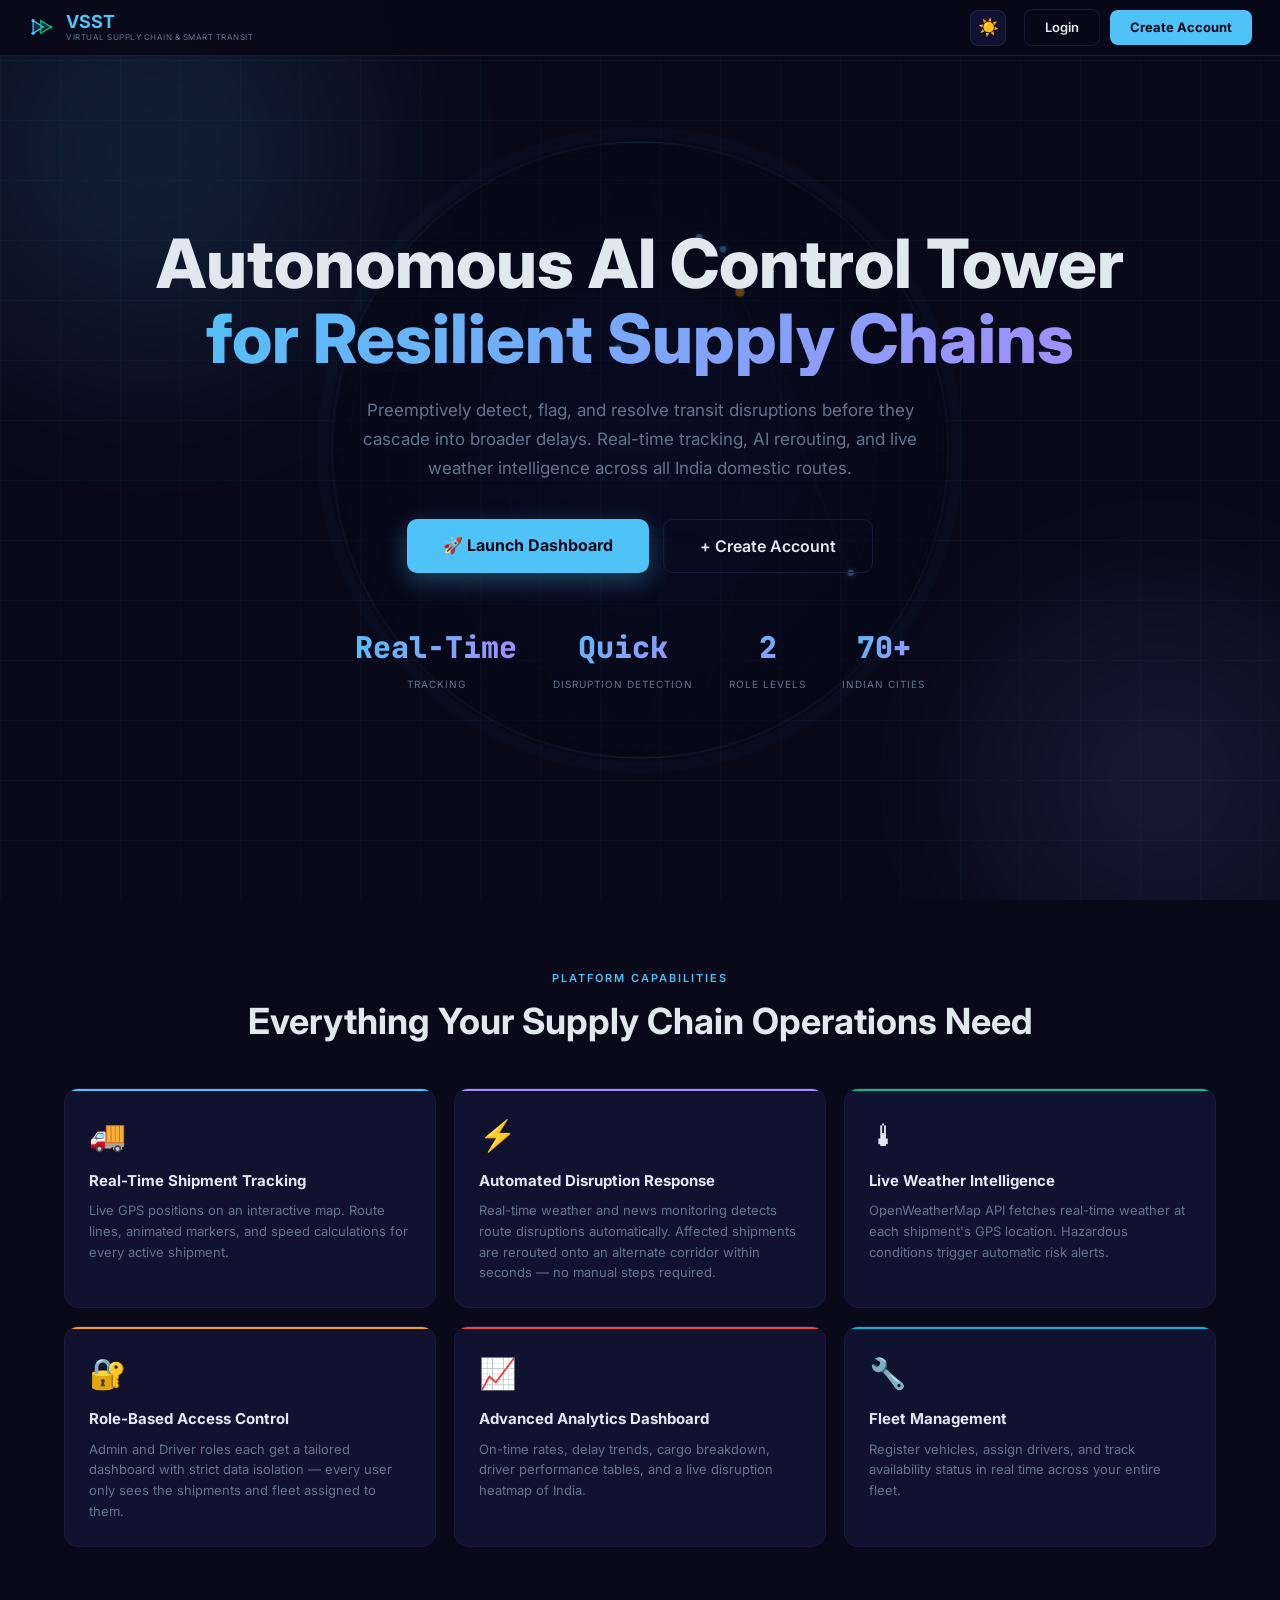
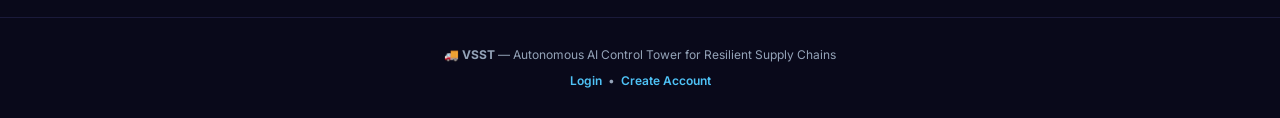
==== commit b37f8153: "edit" ====
--- a/src/main/resources/static/welcome.html
+++ b/src/main/resources/static/welcome.html
@@ -302,7 +302,7 @@
         <div class="feature-card c-yellow">
             <div class="feature-icon">&#128272;</div>
             <div class="feature-title">Role-Based Access Control</div>
-            <div class="feature-desc">Admin, Operator, and Driver roles each get a tailored dashboard with strict data isolation — every user only sees the shipments and fleet assigned to them.</div>
+            <div class="feature-desc">Admin and Driver roles each get a tailored dashboard with strict data isolation — every user only sees the shipments and fleet assigned to them.</div>
         </div>
         <div class="feature-card c-red">
             <div class="feature-icon">&#128200;</div>
